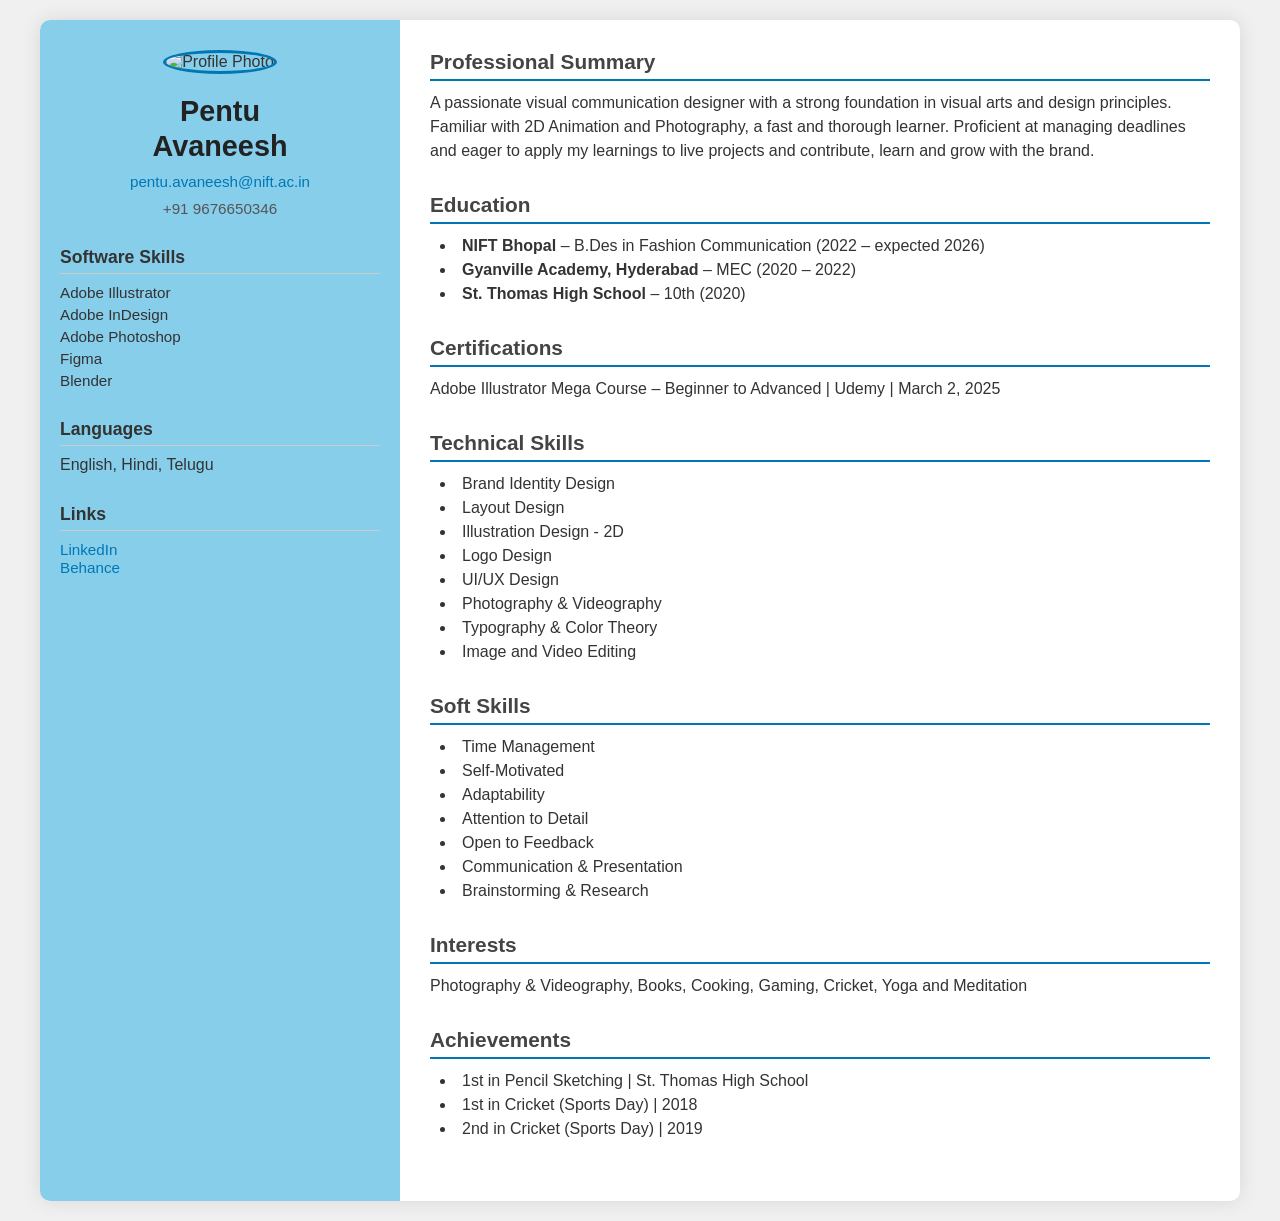
==== index.html @ 2e8e8774 "Add files via upload" ====
<!DOCTYPE html>
<html lang="en">
<head>
  <meta charset="UTF-8" />
  <meta name="viewport" content="width=device-width, initial-scale=1.0"/>
  <title>Pentu Avaneesh - Resume</title>
  <link rel="stylesheet" href="style1.css" />
</head>
<body>
  <div class="resume">
    <aside class="sidebar">
      <img src="profile.jpg" alt="Profile Photo" class="profile-img" />
      <h1>Pentu<br />Avaneesh</h1>
      <p class="contact"><a href="mailto:pentu.avaneesh@nift.ac.in">pentu.avaneesh@nift.ac.in</a></p>
      <p class="contact">+91 9676650346</p>

      <div class="section">
        <h2>Software Skills</h2>
        <ul>
          <li>Adobe Illustrator</li>
          <li>Adobe InDesign</li>
          <li>Adobe Photoshop</li>
          <li>Figma</li>
          <li>Blender</li>
        </ul>
      </div>

      <div class="section">
        <h2>Languages</h2>
        <p>English, Hindi, Telugu</p>
      </div>

      <div class="section">
        <h2>Links</h2>
        <a href="https://www.linkedin.com/in/pentu-avaneesh-6b20b3354">LinkedIn</a><br />
        <a href="https://www.behance.net/avaneeshpentu3">Behance</a>
      </div>
    </aside>

    <main class="content">
      <section>
        <h2>Professional Summary</h2>
        <p>
          A passionate visual communication designer with a strong foundation in visual arts and design principles.
          Familiar with 2D Animation and Photography, a fast and thorough learner. Proficient at managing deadlines and
          eager to apply my learnings to live projects and contribute, learn and grow with the brand.
        </p>
      </section>

      <section>
        <h2>Education</h2>
        <ul>
          <li><strong>NIFT Bhopal</strong> – B.Des in Fashion Communication (2022 – expected 2026)</li>
          <li><strong>Gyanville Academy, Hyderabad</strong> – MEC (2020 – 2022)</li>
          <li><strong>St. Thomas High School</strong> – 10th (2020)</li>
        </ul>
      </section>

      <section>
        <h2>Certifications</h2>
        <p>Adobe Illustrator Mega Course – Beginner to Advanced | Udemy | March 2, 2025</p>
      </section>

      <section>
        <h2>Technical Skills</h2>
        <ul>
          <li>Brand Identity Design</li>
          <li>Layout Design</li>
          <li>Illustration Design - 2D</li>
          <li>Logo Design</li>
          <li>UI/UX Design</li>
          <li>Photography & Videography</li>
          <li>Typography & Color Theory</li>
          <li>Image and Video Editing</li>
        </ul>
      </section>

      <section>
        <h2>Soft Skills</h2>
        <ul>
          <li>Time Management</li>
          <li>Self-Motivated</li>
          <li>Adaptability</li>
          <li>Attention to Detail</li>
          <li>Open to Feedback</li>
          <li>Communication & Presentation</li>
          <li>Brainstorming & Research</li>
        </ul>
      </section>

      <section>
        <h2>Interests</h2>
        <p>Photography & Videography, Books, Cooking, Gaming, Cricket, Yoga and Meditation</p>
      </section>

      <section>
        <h2>Achievements</h2>
        <ul>
          <li>1st in Pencil Sketching | St. Thomas High School</li>
          <li>1st in Cricket (Sports Day) | 2018</li>
          <li>2nd in Cricket (Sports Day) | 2019</li>
        </ul>
      </section>
    </main>
  </div>
</body>
</html>
---- style1.css ----
* {
  margin: 0;
  padding: 0;
  box-sizing: border-box;
}

body {
  font-family: 'Segoe UI', sans-serif;
  background-color: #f0f0f0;
  padding: 20px;
  color: #333;
}

.resume {
  display: flex;
  max-width: 1200px;
  margin: auto;
  background: #fff;
  border-radius: 10px;
  box-shadow: 0 0 20px rgba(0,0,0,0.1);
  overflow: hidden;
}

.sidebar {
  background-color: #87CEEB; /* Sky Blue */
  width: 30%;
  padding: 30px 20px;
  text-align: center;
}

.sidebar h1 {
  font-size: 1.8rem;
  color: #222;
  margin: 20px 0 10px;
  line-height: 1.2;
}

.sidebar .profile-img {
  width: 120px;
  height: 120px;
  border-radius: 50%;
  object-fit: cover;
  border: 3px solid #0077b5;
}

.sidebar .contact {
  margin-top: 10px;
  color: #555;
  font-size: 0.95rem;
}

.sidebar a {
  color: #0077b5;
  text-decoration: none;
  font-size: 0.95rem;
}

.sidebar .section {
  margin-top: 30px;
  text-align: left;
}

.sidebar .section h2 {
  font-size: 1.1rem;
  margin-bottom: 10px;
  color: #333;
  border-bottom: 1px solid #ccc;
  padding-bottom: 5px;
}

.sidebar ul {
  list-style: none;
  font-size: 0.95rem;
}

.sidebar ul li {
  margin-bottom: 5px;
}

.content {
  width: 70%;
  padding: 30px;
}

.content section {
  margin-bottom: 30px;
}

.content h2 {
  color: #444;
  border-bottom: 2px solid #0077b5;
  padding-bottom: 5px;
  margin-bottom: 10px;
  font-size: 1.3rem;
}

.content ul {
  list-style: disc inside;
  margin-top: 5px;
  padding-left: 10px;
}

.content p,
.content li {
  font-size: 1rem;
  line-height: 1.5;
}
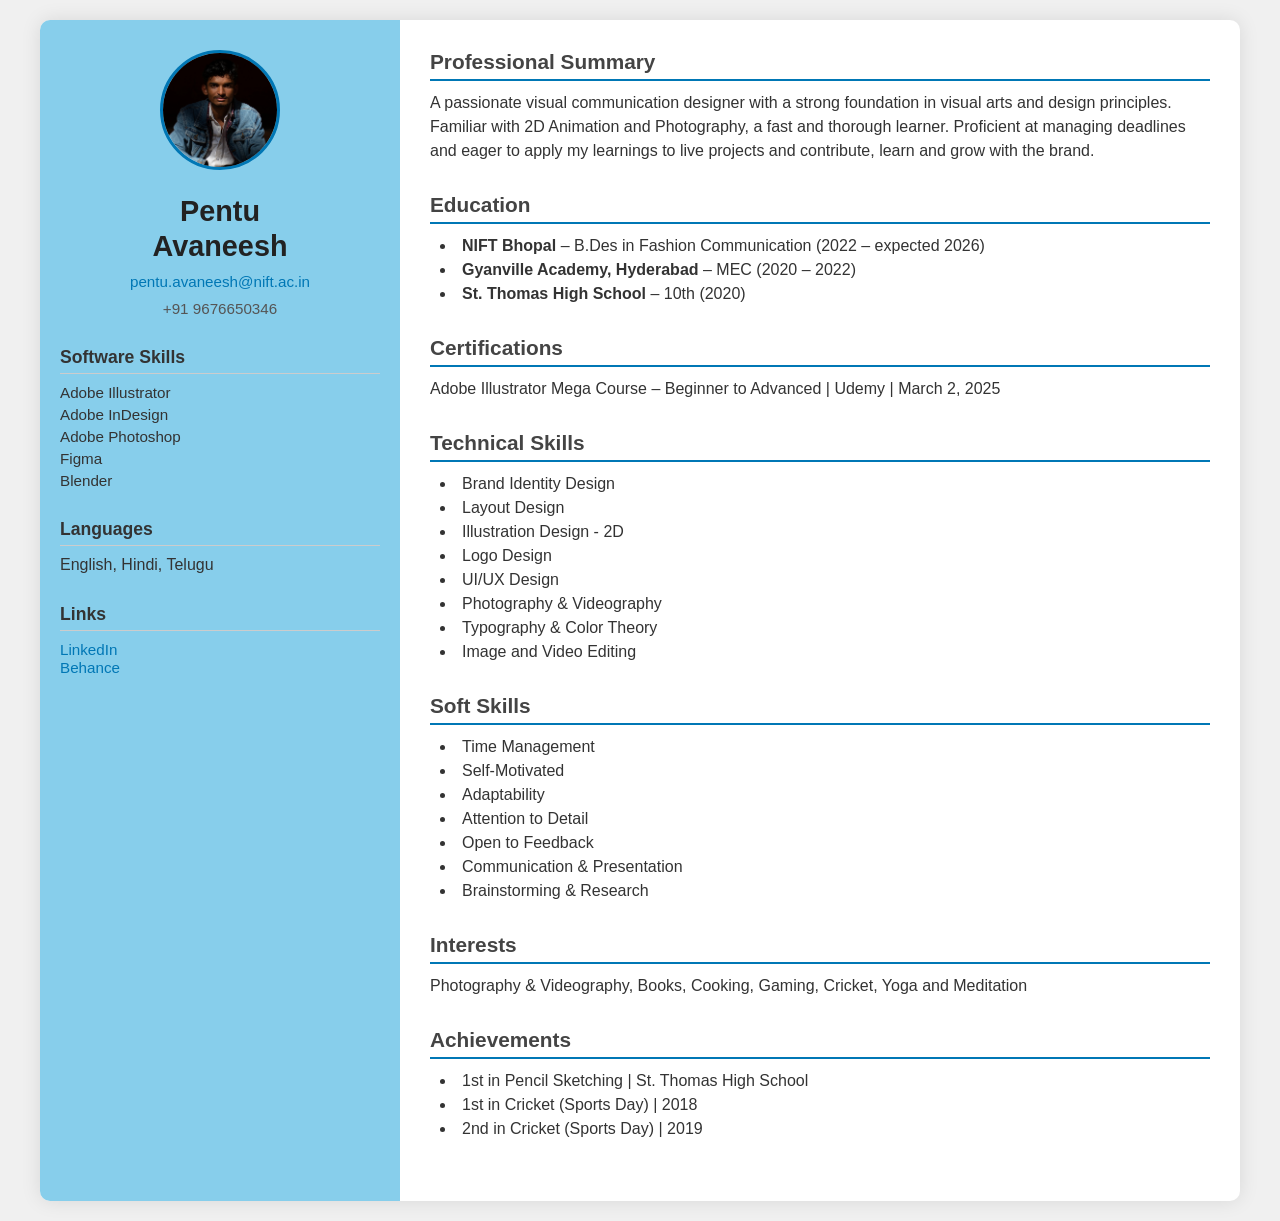
==== commit 17e1937d: "index.html" ====
--- a/index.html
+++ b/index.html
@@ -9,7 +9,7 @@
 <body>
   <div class="resume">
     <aside class="sidebar">
-      <img src="profile.jpg" alt="Profile Photo" class="profile-img" />
+      <img src="Profile.jpg" alt="Profile Photo" class="profile-img" />
       <h1>Pentu<br />Avaneesh</h1>
       <p class="contact"><a href="mailto:pentu.avaneesh@nift.ac.in">pentu.avaneesh@nift.ac.in</a></p>
       <p class="contact">+91 9676650346</p>
